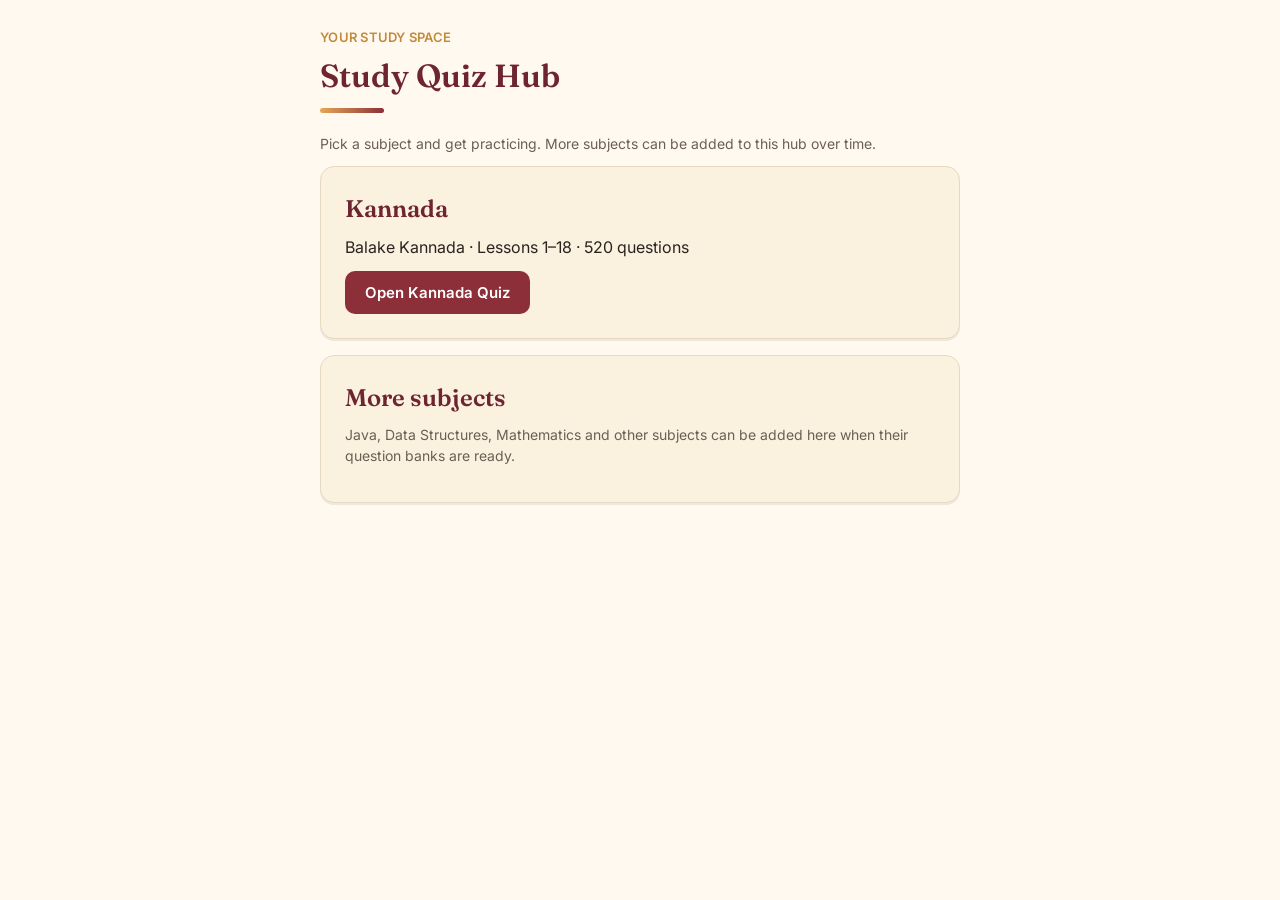
==== index.html @ 718f628f "Build multi-subject quiz hub with Kannada" ====
<!DOCTYPE html>
<html lang="en">
<head>
  <meta charset="UTF-8">
  <meta name="viewport" content="width=device-width, initial-scale=1.0">
  <meta name="theme-color" content="#8C2F39">
  <title>Study Quiz Hub</title>
  <link rel="preconnect" href="https://fonts.googleapis.com">
  <link rel="preconnect" href="https://fonts.gstatic.com" crossorigin>
  <link href="https://fonts.googleapis.com/css2?family=Fraunces:opsz,wght@9..144,500;9..144,600;9..144,700&family=Inter:wght@400;500;600;700&display=swap" rel="stylesheet">
  <link rel="stylesheet" href="assets/style.css">
</head>
<body>
  <main class="app" id="app">
    <p>Loading Kannada question bank…</p>
  </main>
  <script src="assets/app.js"></script>
</body>
</html>
---- assets/style.css ----
:root{
    --ink:#2B2320;
    --paper:#FFF9F0;
    --paper-2:#FBF1DF;
    --maroon:#8C2F39;
    --maroon-dark:#6E2530;
    --gold:#E3A857;
    --gold-dark:#C48A3B;
    --green:#3F7D4F;
    --green-bg:#E7F3EA;
    --red:#B23A3A;
    --red-bg:#FBEAEA;
    --line:#E7D9C2;
    --shadow: 0 2px 0 rgba(43,35,32,0.08);
  }
  *{box-sizing:border-box;}
  html,body{margin:0;padding:0;}
  body{
    background:var(--paper);
    color:var(--ink);
    font-family:'Inter',system-ui,-apple-system,sans-serif;
    min-height:100vh;
    display:flex;
    justify-content:center;
    padding:28px 14px 60px;
    line-height:1.5;
  }
  .app{
    width:100%;
    max-width:640px;
  }
  h1,h2,h3{
    font-family:'Fraunces',Georgia,serif;
    font-weight:600;
    margin:0 0 8px;
    color:var(--maroon-dark);
  }
  .eyebrow{
    font-size:13px;
    color:var(--gold-dark);
    font-weight:600;
    letter-spacing:0.02em;
    margin-bottom:4px;
  }
  .card{
    background:var(--paper-2);
    border:1px solid var(--line);
    border-radius:14px;
    padding:24px;
    margin-bottom:16px;
    box-shadow: var(--shadow);
  }
  .stripe{
    height:5px;
    border-radius:3px;
    background: linear-gradient(90deg, var(--gold) 0%, var(--maroon) 100%);
    margin-bottom:20px;
    width:64px;
  }
  p{margin:0 0 12px;}
  .muted{color:#6b5f55; font-size:14px;}
  .btn{
    display:inline-block;
    font-family:'Inter',sans-serif;
    font-size:15px;
    font-weight:600;
    padding:12px 20px;
    border-radius:10px;
    border:none;
    cursor:pointer;
    background:var(--maroon);
    color:#fff;
    transition:transform 0.08s ease, background 0.15s ease;
  }
  .btn:hover{background:var(--maroon-dark);}
  .btn:active{transform:scale(0.98);}
  .btn.secondary{
    background:transparent;
    color:var(--maroon);
    border:1.5px solid var(--maroon);
  }
  .btn.secondary:hover{background:rgba(140,47,57,0.06);}
  .btn:disabled{opacity:0.5; cursor:default;}
  .btn-row{display:flex; gap:10px; flex-wrap:wrap; margin-top:16px;}

  .progress-wrap{
    display:flex;
    justify-content:space-between;
    align-items:baseline;
    margin-bottom:10px;
    font-size:13px;
    color:#6b5f55;
  }
  .progress-bar{
    height:8px;
    background:var(--line);
    border-radius:6px;
    overflow:hidden;
    margin-bottom:18px;
  }
  .progress-fill{
    height:100%;
    background:linear-gradient(90deg, var(--gold) 0%, var(--maroon) 100%);
    transition:width 0.25s ease;
  }
  .score-pill{
    display:inline-block;
    background:var(--paper);
    border:1px solid var(--line);
    border-radius:20px;
    padding:4px 12px;
    font-size:13px;
    font-weight:600;
    color:var(--maroon-dark);
  }
  .lesson-tag{
    font-size:12px;
    font-weight:700;
    text-transform:uppercase;
    letter-spacing:0.04em;
    color:var(--gold-dark);
    margin-bottom:10px;
  }
  .question-text{
    font-size:19px;
    font-weight:500;
    color:var(--ink);
    margin-bottom:20px;
    line-height:1.45;
  }
  .options{
    display:flex;
    flex-direction:column;
    gap:10px;
  }
  .option-btn{
    text-align:left;
    padding:13px 16px;
    border-radius:10px;
    border:1.5px solid var(--line);
    background:#fff;
    font-family:'Inter',sans-serif;
    font-size:15.5px;
    color:var(--ink);
    cursor:pointer;
    transition:border-color 0.12s ease, background 0.12s ease;
  }
  .option-btn:hover:not(:disabled){
    border-color:var(--maroon);
    background:#fffaf3;
  }
  .option-btn:disabled{cursor:default;}
  .option-btn.correct{
    background:var(--green-bg);
    border-color:var(--green);
    color:#20492b;
    font-weight:600;
  }
  .option-btn.wrong{
    background:var(--red-bg);
    border-color:var(--red);
    color:#6e1f1f;
    font-weight:600;
  }
  .feedback{
    margin-top:18px;
    padding:14px 16px;
    border-radius:10px;
  }
  .feedback.correct{background:var(--green-bg); border:1px solid var(--green);}
  .feedback.wrong{background:var(--red-bg); border:1px solid var(--red);}
  .feedback-title{
    font-weight:700;
    font-size:15px;
    margin-bottom:4px;
  }
  .feedback.correct .feedback-title{color:#20492b;}
  .feedback.wrong .feedback-title{color:#6e1f1f;}
  .feedback-detail{font-size:14px; color:var(--ink);}
  .hint-chip{
    display:inline-block;
    background:var(--paper);
    border:1px solid var(--gold);
    color:var(--maroon-dark);
    font-size:12.5px;
    font-weight:600;
    padding:3px 10px;
    border-radius:20px;
    margin:8px 6px 0 0;
  }
  table.review{
    width:100%;
    border-collapse:collapse;
    font-size:14px;
    margin-top:8px;
  }
  table.review th, table.review td{
    text-align:left;
    padding:8px 6px;
    border-bottom:1px solid var(--line);
    vertical-align:top;
  }
  table.review th{
    font-size:12px;
    text-transform:uppercase;
    letter-spacing:0.03em;
    color:var(--gold-dark);
  }
  .wrong-you{color:var(--red); font-weight:600;}
  .wrong-correct{color:var(--green); font-weight:600;}
  .stat-row{
    display:flex;
    gap:14px;
    flex-wrap:wrap;
    margin:14px 0 4px;
  }
  .stat-box{
    flex:1;
    min-width:110px;
    background:var(--paper);
    border:1px solid var(--line);
    border-radius:10px;
    padding:14px;
    text-align:center;
  }
  .stat-num{
    font-family:'Fraunces',serif;
    font-size:28px;
    font-weight:600;
    color:var(--maroon-dark);
  }
  .stat-label{font-size:12px; color:#6b5f55; margin-top:2px;}
  .assumption{
    font-size:13px;
    background:var(--paper);
    border-left:3px solid var(--gold);
    padding:10px 14px;
    border-radius:4px;
    color:#5a4e44;
  }
  ul.plain{padding-left:18px; margin:8px 0;}
  ul.plain li{margin-bottom:4px;}
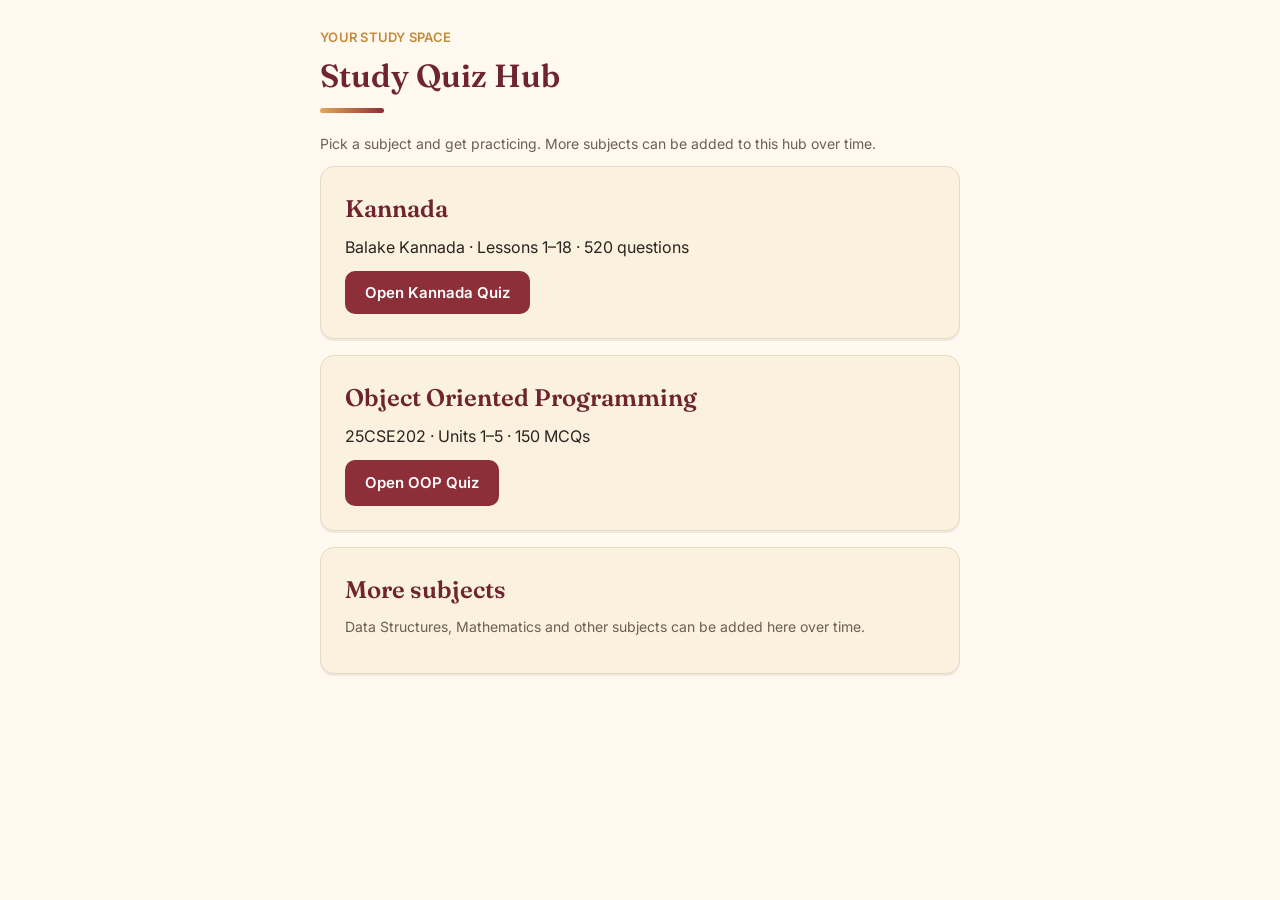
==== commit a9e66169: "Add Vercel Analytics tracking" ====
--- a/index.html
+++ b/index.html
@@ -16,4 +16,10 @@
   </main>
   <script src="assets/app.js"></script>
 </body>
+<script>
+  window.va = window.va || function () {
+    (window.vaq = window.vaq || []).push(arguments);
+  };
+</script>
+<script defer src="/_vercel/insights/script.js"></script>
 </html>
--- a/assets/style.css
+++ b/assets/style.css
@@ -240,3 +240,19 @@
   }
   ul.plain{padding-left:18px; margin:8px 0;}
   ul.plain li{margin-bottom:4px;}
+
+/* Custom multi-lesson practice */
+.custom-grid{display:grid;grid-template-columns:repeat(auto-fit,minmax(150px,1fr));gap:9px;margin-top:16px}
+.custom-lesson{display:flex;align-items:center;gap:8px;padding:10px 12px;border:1px solid var(--line);border-radius:10px;background:rgba(255,255,255,.55);cursor:pointer}
+.custom-lesson input,.choice-line input{accent-color:var(--maroon);width:17px;height:17px}
+.custom-lesson small{margin-left:auto;color:#786b60;font-size:12px}
+.choice-line{display:flex;align-items:center;gap:9px;margin:10px 0;color:var(--ink)}
+.custom-select{width:100%;padding:12px;border:1px solid var(--line);border-radius:10px;background:#fff;color:var(--ink);font:inherit;margin-top:8px}
+
+/* Custom multi-lesson practice */
+.custom-grid{display:grid;grid-template-columns:repeat(auto-fit,minmax(150px,1fr));gap:9px;margin-top:16px}
+.custom-lesson{display:flex;align-items:center;gap:8px;padding:10px 12px;border:1px solid var(--line);border-radius:10px;background:rgba(255,255,255,.55);cursor:pointer}
+.custom-lesson input,.choice-line input{accent-color:var(--maroon);width:17px;height:17px}
+.custom-lesson small{margin-left:auto;color:#786b60;font-size:12px}
+.choice-line{display:flex;align-items:center;gap:9px;margin:10px 0;color:var(--ink)}
+.custom-select{width:100%;padding:12px;border:1px solid var(--line);border-radius:10px;background:#fff;color:var(--ink);font:inherit;margin-top:8px}
